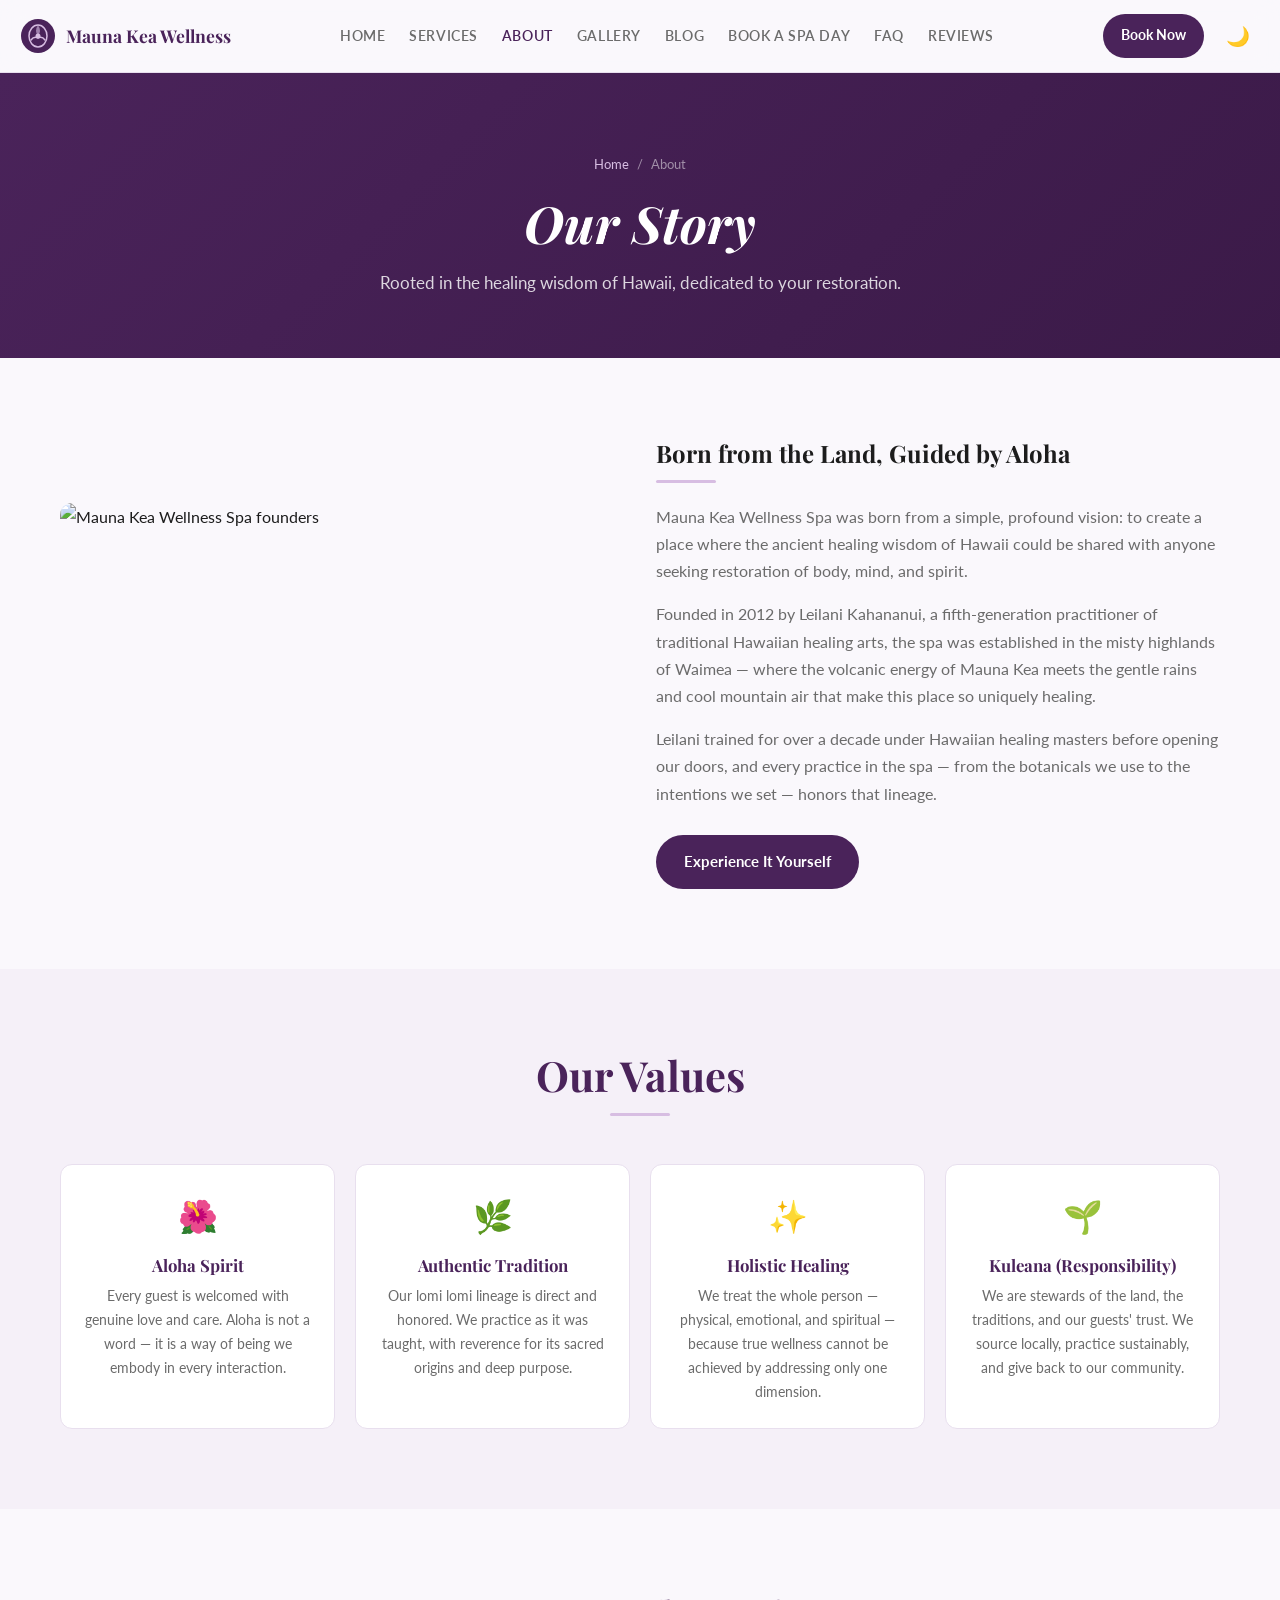
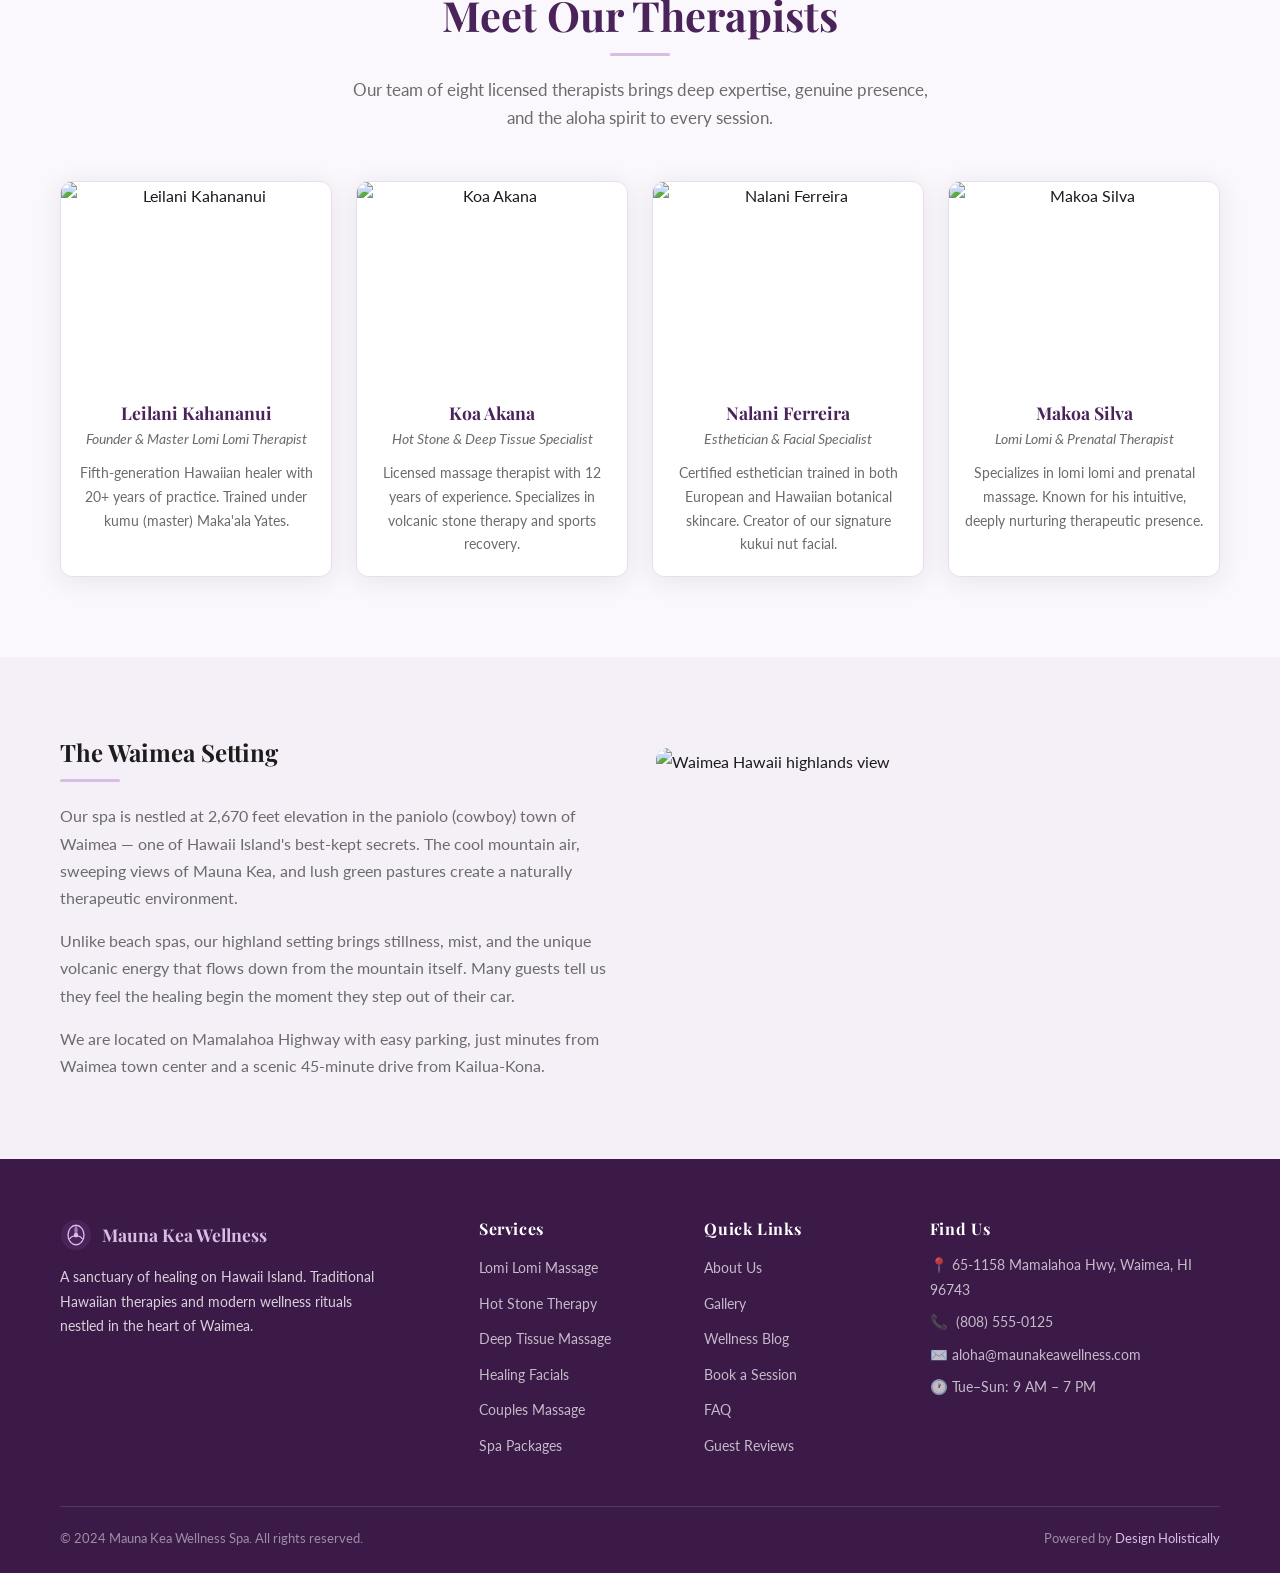
==== about.html @ aed762e0 "Initial commit: Mauna Kea Wellness Spa — Hawaii sample site (Waimea, Hawaii Island)" ====
<!DOCTYPE html>
<html lang="en">
<head>
  <meta charset="UTF-8"/>
  <meta name="viewport" content="width=device-width, initial-scale=1.0"/>
  <title>About Us | Mauna Kea Wellness Spa — Waimea, Hawaii</title>
  <meta name="description" content="Learn the story of Mauna Kea Wellness Spa — founded on the healing traditions of Hawaii Island by master lomi lomi therapists in Waimea, HI."/>
  <meta property="og:title" content="About Us | Mauna Kea Wellness Spa"/>
  <meta property="og:description" content="Learn the story of Mauna Kea Wellness Spa — founded on the healing traditions of Hawaii Island by master lomi lomi therapists in Waimea, HI."/>
  <meta property="og:image" content="https://picsum.photos/1200/630?random=2400"/>
  <meta property="og:type" content="website"/>
  <link rel="stylesheet" href="css/style.css"/>
  <script type="application/ld+json">
  {
    "@context":"https://schema.org",
    "@type":"DaySpa",
    "name":"Mauna Kea Wellness Spa",
    "description":"Traditional Hawaiian spa therapies and modern wellness rituals in Waimea, Hawaii Island.",
    "url":"https://maunakeawellness.com",
    "telephone":"(808) 555-0125",
    "address":{
      "@type":"PostalAddress",
      "streetAddress":"65-1158 Mamalahoa Hwy",
      "addressLocality":"Waimea",
      "addressRegion":"HI",
      "postalCode":"96743",
      "addressCountry":"US"
    },
    "openingHours":"Tu-Su 09:00-19:00",
    "priceRange":"$$–$$$",
    "image":"https://picsum.photos/800/600?random=2401"
  }
  </script>
</head>
<body>
<header class="site-header">
  <div class="header-inner">
    <a href="index.html" class="logo" aria-label="Mauna Kea Wellness Spa">
      <svg width="36" height="36" viewBox="0 0 36 36" fill="none" aria-hidden="true">
        <circle cx="18" cy="18" r="17" fill="#4A235A"/>
        <ellipse cx="18" cy="18" rx="9" ry="11" fill="none" stroke="#D7BDE2" stroke-width="1.5"/>
        <path d="M18 7 Q22 13 18 18 Q14 13 18 7Z" fill="#D7BDE2" opacity="0.6"/>
        <path d="M11 22 Q14 18 18 20 Q22 18 25 22" stroke="#D7BDE2" stroke-width="1.5" fill="none" stroke-linecap="round"/>
        <circle cx="18" cy="18" r="2.5" fill="#D7BDE2"/>
      </svg>
      <span>Mauna Kea Wellness</span>
    </a>
    <nav class="nav-desktop" aria-label="Main navigation">
      <a href="index.html" class="">Home</a>
<a href="services.html" class="">Services</a>
<a href="about.html" class="active">About</a>
<a href="gallery.html" class="">Gallery</a>
<a href="blog.html" class="">Blog</a>
<a href="booking.html" class="">Book a Spa Day</a>
<a href="faq.html" class="">FAQ</a>
<a href="reviews.html" class="">Reviews</a>
    </nav>
    <div class="header-actions">
      <a href="booking.html" class="btn-book-header">Book Now</a>
      <button class="dark-toggle" id="darkToggle" aria-label="Toggle dark mode">🌙</button>
      <button class="hamburger" id="hamburger" aria-label="Open menu" aria-expanded="false">
        <span></span><span></span><span></span>
      </button>
    </div>
  </div>
  <nav class="mobile-menu" id="mobileMenu" aria-label="Mobile navigation">
    <a href="index.html" class="">Home</a>
<a href="services.html" class="">Services</a>
<a href="about.html" class="active">About</a>
<a href="gallery.html" class="">Gallery</a>
<a href="blog.html" class="">Blog</a>
<a href="booking.html" class="">Book a Spa Day</a>
<a href="faq.html" class="">FAQ</a>
<a href="reviews.html" class="">Reviews</a>
  </nav>
</header>
<main>
  <div class="page-hero">
    <div class="container">
      <div class="breadcrumb"><a href="index.html">Home</a><span>/</span><span>About</span></div>
      <h1>Our Story</h1>
      <p>Rooted in the healing wisdom of Hawaii, dedicated to your restoration.</p>
    </div>
  </div>

  <section class="section">
    <div class="container">
      <div class="about-grid">
        <div class="about-image fade-in">
          <img src="https://picsum.photos/600/500?random=2410" alt="Mauna Kea Wellness Spa founders"/>
        </div>
        <div class="fade-up">
          <h2>Born from the Land, Guided by Aloha</h2>
          <div class="divider" style="margin-left:0"></div>
          <p style="color:var(--text-muted);margin-bottom:16px">Mauna Kea Wellness Spa was born from a simple, profound vision: to create a place where the ancient healing wisdom of Hawaii could be shared with anyone seeking restoration of body, mind, and spirit.</p>
          <p style="color:var(--text-muted);margin-bottom:16px">Founded in 2012 by Leilani Kahananui, a fifth-generation practitioner of traditional Hawaiian healing arts, the spa was established in the misty highlands of Waimea — where the volcanic energy of Mauna Kea meets the gentle rains and cool mountain air that make this place so uniquely healing.</p>
          <p style="color:var(--text-muted);margin-bottom:28px">Leilani trained for over a decade under Hawaiian healing masters before opening our doors, and every practice in the spa — from the botanicals we use to the intentions we set — honors that lineage.</p>
          <a href="booking.html" class="btn-primary">Experience It Yourself</a>
        </div>
      </div>
    </div>
  </section>

  <section class="section section-alt">
    <div class="container">
      <div class="section-header fade-up">
        <h2>Our Values</h2>
        <div class="divider"></div>
      </div>
      <div class="values-grid">
        <div class="value-card fade-up">
          <div class="value-icon">🌺</div>
          <h4>Aloha Spirit</h4>
          <p>Every guest is welcomed with genuine love and care. Aloha is not a word — it is a way of being we embody in every interaction.</p>
        </div>
        <div class="value-card fade-up">
          <div class="value-icon">🌿</div>
          <h4>Authentic Tradition</h4>
          <p>Our lomi lomi lineage is direct and honored. We practice as it was taught, with reverence for its sacred origins and deep purpose.</p>
        </div>
        <div class="value-card fade-up">
          <div class="value-icon">✨</div>
          <h4>Holistic Healing</h4>
          <p>We treat the whole person — physical, emotional, and spiritual — because true wellness cannot be achieved by addressing only one dimension.</p>
        </div>
        <div class="value-card fade-up">
          <div class="value-icon">🌱</div>
          <h4>Kuleana (Responsibility)</h4>
          <p>We are stewards of the land, the traditions, and our guests' trust. We source locally, practice sustainably, and give back to our community.</p>
        </div>
      </div>
    </div>
  </section>

  <section class="section">
    <div class="container">
      <div class="section-header fade-up">
        <h2>Meet Our Therapists</h2>
        <div class="divider"></div>
        <p>Our team of eight licensed therapists brings deep expertise, genuine presence, and the aloha spirit to every session.</p>
      </div>
      <div class="team-grid">
        <div class="team-card fade-up">
          <img src="https://picsum.photos/400/300?random=2411" alt="Leilani Kahananui"/>
          <div class="team-card-body">
            <h3>Leilani Kahananui</h3>
            <div class="role">Founder & Master Lomi Lomi Therapist</div>
            <p>Fifth-generation Hawaiian healer with 20+ years of practice. Trained under kumu (master) Maka'ala Yates.</p>
          </div>
        </div>
        <div class="team-card fade-up">
          <img src="https://picsum.photos/400/300?random=2412" alt="Koa Akana"/>
          <div class="team-card-body">
            <h3>Koa Akana</h3>
            <div class="role">Hot Stone & Deep Tissue Specialist</div>
            <p>Licensed massage therapist with 12 years of experience. Specializes in volcanic stone therapy and sports recovery.</p>
          </div>
        </div>
        <div class="team-card fade-up">
          <img src="https://picsum.photos/400/300?random=2413" alt="Nalani Ferreira"/>
          <div class="team-card-body">
            <h3>Nalani Ferreira</h3>
            <div class="role">Esthetician & Facial Specialist</div>
            <p>Certified esthetician trained in both European and Hawaiian botanical skincare. Creator of our signature kukui nut facial.</p>
          </div>
        </div>
        <div class="team-card fade-up">
          <img src="https://picsum.photos/400/300?random=2414" alt="Makoa Silva"/>
          <div class="team-card-body">
            <h3>Makoa Silva</h3>
            <div class="role">Lomi Lomi & Prenatal Therapist</div>
            <p>Specializes in lomi lomi and prenatal massage. Known for his intuitive, deeply nurturing therapeutic presence.</p>
          </div>
        </div>
      </div>
    </div>
  </section>

  <section class="section section-alt">
    <div class="container">
      <div class="about-grid">
        <div class="fade-up">
          <h2>The Waimea Setting</h2>
          <div class="divider" style="margin-left:0"></div>
          <p style="color:var(--text-muted);margin-bottom:16px">Our spa is nestled at 2,670 feet elevation in the paniolo (cowboy) town of Waimea — one of Hawaii Island's best-kept secrets. The cool mountain air, sweeping views of Mauna Kea, and lush green pastures create a naturally therapeutic environment.</p>
          <p style="color:var(--text-muted);margin-bottom:16px">Unlike beach spas, our highland setting brings stillness, mist, and the unique volcanic energy that flows down from the mountain itself. Many guests tell us they feel the healing begin the moment they step out of their car.</p>
          <p style="color:var(--text-muted)">We are located on Mamalahoa Highway with easy parking, just minutes from Waimea town center and a scenic 45-minute drive from Kailua-Kona.</p>
        </div>
        <div class="about-image fade-in">
          <img src="https://picsum.photos/600/480?random=2415" alt="Waimea Hawaii highlands view"/>
        </div>
      </div>
    </div>
  </section>
</main>

<footer class="site-footer">
  <div class="container">
    <div class="footer-grid">
      <div class="footer-brand">
        <div class="logo">
          <svg width="32" height="32" viewBox="0 0 36 36" fill="none" aria-label="Mauna Kea Wellness Spa logo">
            <circle cx="18" cy="18" r="17" fill="#4A235A"/>
            <ellipse cx="18" cy="18" rx="9" ry="11" fill="none" stroke="#D7BDE2" stroke-width="1.5"/>
            <path d="M18 7 Q22 13 18 18 Q14 13 18 7Z" fill="#D7BDE2" opacity="0.6"/>
            <path d="M11 22 Q14 18 18 20 Q22 18 25 22" stroke="#D7BDE2" stroke-width="1.5" fill="none" stroke-linecap="round"/>
            <circle cx="18" cy="18" r="2.5" fill="#D7BDE2"/>
          </svg>
          <span>Mauna Kea Wellness</span>
        </div>
        <p>A sanctuary of healing on Hawaii Island. Traditional Hawaiian therapies and modern wellness rituals nestled in the heart of Waimea.</p>
      </div>
      <div class="footer-col">
        <h4>Services</h4>
        <ul>
          <li><a href="services.html">Lomi Lomi Massage</a></li>
          <li><a href="services.html">Hot Stone Therapy</a></li>
          <li><a href="services.html">Deep Tissue Massage</a></li>
          <li><a href="services.html">Healing Facials</a></li>
          <li><a href="services.html">Couples Massage</a></li>
          <li><a href="services.html">Spa Packages</a></li>
        </ul>
      </div>
      <div class="footer-col">
        <h4>Quick Links</h4>
        <ul>
          <li><a href="about.html">About Us</a></li>
          <li><a href="gallery.html">Gallery</a></li>
          <li><a href="blog.html">Wellness Blog</a></li>
          <li><a href="booking.html">Book a Session</a></li>
          <li><a href="faq.html">FAQ</a></li>
          <li><a href="reviews.html">Guest Reviews</a></li>
        </ul>
      </div>
      <div class="footer-col">
        <h4>Find Us</h4>
        <ul class="footer-contact">
          <li>📍 65-1158 Mamalahoa Hwy, Waimea, HI 96743</li>
          <li>📞 <a href="tel:+18085550125" style="color:rgba(255,255,255,0.7)">(808) 555-0125</a></li>
          <li>✉️ aloha@maunakeawellness.com</li>
          <li>🕐 Tue–Sun: 9 AM – 7 PM</li>
        </ul>
      </div>
    </div>
    <div class="footer-bottom">
      <span>© 2024 Mauna Kea Wellness Spa. All rights reserved.</span>
      <span>Powered by <a href="https://designholistically.com" target="_blank" rel="noopener">Design Holistically</a></span>
    </div>
  </div>
</footer>
<button id="backToTop" aria-label="Back to top">↑</button>
<script src="js/main.js"></script>
---- css/style.css ----
@import url('https://fonts.googleapis.com/css2?family=Playfair+Display:ital,wght@0,400;0,700;1,400&family=Lato:wght@300;400;700&display=swap');

:root {
  --primary: #4A235A;
  --primary-dark: #3B1A48;
  --accent: #D7BDE2;
  --accent-dark: #C39BD3;
  --bg: #FAF8FC;
  --surface: #FFFFFF;
  --surface-alt: #F5F0F8;
  --text: #1C1C1C;
  --text-muted: #6B6B6B;
  --border: #E8DFEE;
  --shadow: 0 4px 24px rgba(74,35,90,0.10);
  --radius: 12px;
  --transition: 0.3s ease;
}
[data-theme="dark"] {
  --bg: #1A0F22;
  --surface: #2A1A35;
  --surface-alt: #231628;
  --text: #F0E8F8;
  --text-muted: #B09DC0;
  --border: #4A2E5C;
  --shadow: 0 4px 24px rgba(0,0,0,0.4);
}
*, *::before, *::after { box-sizing: border-box; margin: 0; padding: 0; }
html { scroll-behavior: smooth; }
body { font-family: 'Lato', sans-serif; background: var(--bg); color: var(--text); line-height: 1.7; transition: background var(--transition), color var(--transition); }
h1, h2, h3, h4 { font-family: 'Playfair Display', serif; line-height: 1.25; }
a { color: var(--primary); text-decoration: none; transition: color var(--transition); }
a:hover { color: var(--accent-dark); }
img { max-width: 100%; height: auto; display: block; }
ul { list-style: none; }
.container { width: 100%; max-width: 1200px; margin: 0 auto; padding: 0 20px; }

/* Header */
.site-header { position: sticky; top: 0; z-index: 100; background: rgba(250,248,252,0.85); backdrop-filter: blur(12px); border-bottom: 1px solid var(--border); transition: background var(--transition); }
[data-theme="dark"] .site-header { background: rgba(26,15,34,0.85); }
.header-inner { display: flex; align-items: center; justify-content: space-between; padding: 14px 20px; gap: 16px; }
.logo { display: flex; align-items: center; gap: 10px; font-family: 'Playfair Display', serif; font-size: 1.1rem; color: var(--primary); font-weight: 700; }
[data-theme="dark"] .logo { color: var(--accent); }
.logo svg { flex-shrink: 0; }
.nav-desktop { display: none; gap: 24px; align-items: center; }
.nav-desktop a { font-size: 0.9rem; font-weight: 600; color: var(--text-muted); letter-spacing: 0.04em; text-transform: uppercase; transition: color var(--transition); }
.nav-desktop a:hover, .nav-desktop a.active { color: var(--primary); }
.header-actions { display: flex; align-items: center; gap: 12px; }
.btn-book-header { background: var(--primary); color: #fff; padding: 10px 18px; border-radius: 50px; font-size: 0.85rem; font-weight: 700; border: none; cursor: pointer; white-space: nowrap; transition: background var(--transition); }
.btn-book-header:hover { background: var(--primary-dark); color: #fff; }
.dark-toggle { background: none; border: none; cursor: pointer; color: var(--text); font-size: 1.2rem; padding: 8px; border-radius: 8px; display: flex; align-items: center; justify-content: center; min-width: 44px; min-height: 44px; transition: color var(--transition); }
.dark-toggle:hover { color: var(--primary); }
.hamburger { display: flex; flex-direction: column; gap: 5px; background: none; border: none; cursor: pointer; padding: 10px; min-width: 44px; min-height: 44px; justify-content: center; }
.hamburger span { width: 22px; height: 2px; background: var(--text); border-radius: 2px; transition: all var(--transition); display: block; }
.hamburger.open span:nth-child(1) { transform: translateY(7px) rotate(45deg); }
.hamburger.open span:nth-child(2) { opacity: 0; }
.hamburger.open span:nth-child(3) { transform: translateY(-7px) rotate(-45deg); }
.mobile-menu { display: none; flex-direction: column; background: var(--surface); border-top: 1px solid var(--border); padding: 16px 20px; gap: 4px; }
.mobile-menu.open { display: flex; }
.mobile-menu a { padding: 12px 0; font-size: 1rem; font-weight: 600; color: var(--text-muted); border-bottom: 1px solid var(--border); text-transform: uppercase; letter-spacing: 0.04em; font-size: 0.9rem; }
.mobile-menu a:last-child { border-bottom: none; }

/* Buttons */
.btn-primary { display: inline-block; background: var(--primary); color: #fff; padding: 14px 28px; border-radius: 50px; font-weight: 700; font-size: 0.95rem; border: none; cursor: pointer; transition: background var(--transition), transform var(--transition); min-height: 44px; }
.btn-primary:hover { background: var(--primary-dark); transform: translateY(-2px); color: #fff; }
.btn-outline { display: inline-block; background: transparent; color: var(--primary); padding: 14px 28px; border-radius: 50px; font-weight: 700; font-size: 0.95rem; border: 2px solid var(--primary); cursor: pointer; transition: all var(--transition); min-height: 44px; }
.btn-outline:hover { background: var(--primary); color: #fff; }
.btn-accent { display: inline-block; background: var(--accent); color: var(--primary); padding: 14px 28px; border-radius: 50px; font-weight: 700; font-size: 0.95rem; border: none; cursor: pointer; transition: background var(--transition), transform var(--transition); min-height: 44px; }
.btn-accent:hover { background: var(--accent-dark); transform: translateY(-2px); }

/* Hero */
.hero { position: relative; min-height: 90vh; display: flex; align-items: center; overflow: hidden; }
.hero-bg { position: absolute; inset: 0; z-index: 0; }
.hero-bg img { width: 100%; height: 100%; object-fit: cover; }
.hero-bg::after { content: ''; position: absolute; inset: 0; background: linear-gradient(135deg, rgba(74,35,90,0.82) 0%, rgba(74,35,90,0.5) 100%); }
.hero-content { position: relative; z-index: 1; padding: 80px 20px; max-width: 600px; margin: 0 auto; text-align: center; }
.hero-eyebrow { display: inline-block; background: rgba(215,189,226,0.25); border: 1px solid rgba(215,189,226,0.5); color: var(--accent); padding: 6px 18px; border-radius: 50px; font-size: 0.8rem; letter-spacing: 0.12em; text-transform: uppercase; margin-bottom: 20px; }
.hero-content h1 { font-size: clamp(2.2rem, 6vw, 4rem); color: #fff; margin-bottom: 20px; font-style: italic; }
.hero-content p { font-size: 1.1rem; color: rgba(255,255,255,0.85); margin-bottom: 32px; font-weight: 300; }
.hero-actions { display: flex; gap: 16px; justify-content: center; flex-wrap: wrap; }

/* Section headings */
.section { padding: 80px 0; }
.section-alt { background: var(--surface-alt); }
.section-header { text-align: center; margin-bottom: 48px; }
.section-header h2 { font-size: clamp(1.8rem, 4vw, 2.6rem); color: var(--primary); margin-bottom: 12px; }
[data-theme="dark"] .section-header h2 { color: var(--accent); }
.section-header p { color: var(--text-muted); max-width: 600px; margin: 0 auto; font-size: 1.05rem; }
.divider { width: 60px; height: 3px; background: var(--accent); margin: 12px auto 20px; border-radius: 2px; }

/* Services */
.services-grid { display: grid; grid-template-columns: 1fr; gap: 24px; }
.service-card { background: var(--surface); border-radius: var(--radius); padding: 28px 24px; border: 1px solid var(--border); text-align: center; box-shadow: var(--shadow); transition: transform var(--transition), box-shadow var(--transition); }
.service-card:hover { transform: translateY(-4px); box-shadow: 0 12px 40px rgba(74,35,90,0.18); }
.service-icon { font-size: 2.5rem; margin-bottom: 16px; }
.service-card h3 { font-size: 1.2rem; color: var(--primary); margin-bottom: 10px; }
[data-theme="dark"] .service-card h3 { color: var(--accent); }
.service-card p { color: var(--text-muted); font-size: 0.95rem; margin-bottom: 14px; }
.service-price { font-size: 1.1rem; font-weight: 700; color: var(--primary); font-family: 'Playfair Display', serif; }

/* Stats */
.stats-row { display: grid; grid-template-columns: repeat(2, 1fr); gap: 20px; margin-top: 40px; }
.stat-box { background: var(--surface); border-radius: var(--radius); padding: 24px 16px; text-align: center; border: 1px solid var(--border); }
.stat-number { font-family: 'Playfair Display', serif; font-size: 2.2rem; color: var(--primary); font-weight: 700; }
[data-theme="dark"] .stat-number { color: var(--accent); }
.stat-label { font-size: 0.85rem; color: var(--text-muted); margin-top: 4px; }

/* Testimonials */
.testimonials-grid { display: grid; grid-template-columns: 1fr; gap: 24px; }
.testimonial-card { background: var(--surface); border-radius: var(--radius); padding: 28px 24px; border: 1px solid var(--border); box-shadow: var(--shadow); }
.stars { color: #C39BD3; font-size: 1.2rem; margin-bottom: 14px; letter-spacing: 2px; }
.testimonial-text { color: var(--text-muted); font-style: italic; margin-bottom: 20px; font-size: 0.97rem; line-height: 1.7; }
.testimonial-author { display: flex; align-items: center; gap: 14px; }
.testimonial-author img { width: 48px; height: 48px; border-radius: 50%; object-fit: cover; border: 2px solid var(--accent); }
.author-info strong { display: block; font-weight: 700; color: var(--text); font-size: 0.95rem; }
.author-info span { color: var(--text-muted); font-size: 0.82rem; }

/* CTA Banner */
.cta-banner { background: linear-gradient(135deg, var(--primary), var(--primary-dark)); padding: 60px 20px; text-align: center; }
.cta-banner h2 { font-size: clamp(1.6rem, 4vw, 2.4rem); color: #fff; margin-bottom: 14px; }
.cta-banner p { color: rgba(255,255,255,0.82); margin-bottom: 28px; font-size: 1.05rem; }
.cta-banner .btn-accent { font-size: 1rem; padding: 16px 36px; }

/* Blog Cards */
.blog-grid { display: grid; grid-template-columns: 1fr; gap: 28px; }
.blog-card { background: var(--surface); border-radius: var(--radius); overflow: hidden; border: 1px solid var(--border); box-shadow: var(--shadow); transition: transform var(--transition); }
.blog-card:hover { transform: translateY(-4px); }
.blog-card img { width: 100%; height: 200px; object-fit: cover; }
.blog-card-body { padding: 20px; }
.blog-tag { display: inline-block; background: rgba(215,189,226,0.2); color: var(--primary); padding: 4px 12px; border-radius: 50px; font-size: 0.78rem; font-weight: 700; text-transform: uppercase; letter-spacing: 0.06em; margin-bottom: 10px; }
[data-theme="dark"] .blog-tag { color: var(--accent); }
.blog-card h3 { font-size: 1.1rem; color: var(--text); margin-bottom: 10px; line-height: 1.4; }
.blog-card p { color: var(--text-muted); font-size: 0.92rem; margin-bottom: 16px; }
.blog-card a.read-more { font-size: 0.88rem; font-weight: 700; color: var(--primary); letter-spacing: 0.04em; }
[data-theme="dark"] .blog-card a.read-more { color: var(--accent); }

/* Gallery */
.gallery-grid { display: grid; grid-template-columns: repeat(2, 1fr); gap: 12px; }
.gallery-item { border-radius: var(--radius); overflow: hidden; aspect-ratio: 1; }
.gallery-item img { width: 100%; height: 100%; object-fit: cover; transition: transform 0.5s ease; }
.gallery-item:hover img { transform: scale(1.05); }

/* Page Hero */
.page-hero { background: linear-gradient(135deg, var(--primary) 0%, var(--primary-dark) 100%); padding: 80px 20px 60px; text-align: center; }
.page-hero h1 { font-size: clamp(2rem, 5vw, 3.2rem); color: #fff; margin-bottom: 14px; font-style: italic; }
.page-hero p { color: rgba(255,255,255,0.82); font-size: 1.05rem; max-width: 600px; margin: 0 auto; }
.breadcrumb { display: flex; justify-content: center; gap: 8px; margin-bottom: 16px; font-size: 0.82rem; }
.breadcrumb a { color: var(--accent); }
.breadcrumb span { color: rgba(255,255,255,0.5); }

/* Blog Post */
.blog-post-layout { display: grid; grid-template-columns: 1fr; gap: 40px; padding: 60px 0; }
.blog-post-content { background: var(--surface); border-radius: var(--radius); padding: 32px 24px; border: 1px solid var(--border); }
.blog-post-content h1 { font-size: clamp(1.8rem, 4vw, 2.6rem); color: var(--primary); margin-bottom: 16px; line-height: 1.3; }
[data-theme="dark"] .blog-post-content h1 { color: var(--accent); }
.blog-post-meta { display: flex; gap: 16px; flex-wrap: wrap; margin-bottom: 24px; padding-bottom: 24px; border-bottom: 1px solid var(--border); }
.blog-post-meta span { font-size: 0.85rem; color: var(--text-muted); }
.blog-post-content h2 { font-size: 1.4rem; color: var(--primary); margin: 28px 0 12px; }
[data-theme="dark"] .blog-post-content h2 { color: var(--accent); }
.blog-post-content p { color: var(--text-muted); margin-bottom: 18px; line-height: 1.8; }
.blog-post-content ul { padding-left: 20px; list-style: disc; margin-bottom: 18px; }
.blog-post-content ul li { color: var(--text-muted); margin-bottom: 8px; line-height: 1.7; }
.blog-sidebar { display: flex; flex-direction: column; gap: 24px; }
.sidebar-widget { background: var(--surface); border-radius: var(--radius); padding: 24px; border: 1px solid var(--border); }
.sidebar-widget h3 { font-size: 1.1rem; color: var(--primary); margin-bottom: 16px; padding-bottom: 10px; border-bottom: 1px solid var(--border); }
[data-theme="dark"] .sidebar-widget h3 { color: var(--accent); }
.recent-post-item { display: flex; gap: 12px; margin-bottom: 16px; padding-bottom: 16px; border-bottom: 1px solid var(--border); }
.recent-post-item:last-child { border-bottom: none; margin-bottom: 0; padding-bottom: 0; }
.recent-post-item img { width: 60px; height: 60px; border-radius: 8px; object-fit: cover; flex-shrink: 0; }
.recent-post-item a { font-size: 0.88rem; font-weight: 600; color: var(--text); line-height: 1.4; }
.tag-cloud { display: flex; flex-wrap: wrap; gap: 8px; }
.tag-cloud a { background: var(--surface-alt); color: var(--text-muted); padding: 6px 14px; border-radius: 50px; font-size: 0.82rem; border: 1px solid var(--border); transition: all var(--transition); }
.tag-cloud a:hover { background: var(--primary); color: #fff; }

/* Booking Form */
.booking-section { padding: 60px 0; }
.booking-container { max-width: 720px; margin: 0 auto; }
.step-indicators { display: flex; gap: 0; margin-bottom: 40px; }
.step-indicator { flex: 1; text-align: center; padding: 12px 8px; font-size: 0.8rem; font-weight: 700; color: var(--text-muted); border-bottom: 3px solid var(--border); transition: all var(--transition); text-transform: uppercase; letter-spacing: 0.04em; }
.step-indicator.active { color: var(--primary); border-bottom-color: var(--primary); }
.step-indicator.done { color: var(--accent-dark); border-bottom-color: var(--accent-dark); }
.form-step { display: none; }
.form-step.active { display: block; }
.form-card { background: var(--surface); border-radius: var(--radius); padding: 32px 24px; border: 1px solid var(--border); box-shadow: var(--shadow); }
.form-card h2 { font-size: 1.5rem; color: var(--primary); margin-bottom: 24px; }
[data-theme="dark"] .form-card h2 { color: var(--accent); }
.service-options { display: grid; grid-template-columns: 1fr 1fr; gap: 14px; margin-bottom: 28px; }
.service-option { padding: 16px 12px; border: 2px solid var(--border); border-radius: var(--radius); cursor: pointer; text-align: center; transition: all var(--transition); background: var(--bg); }
.service-option:hover, .service-option.selected { border-color: var(--primary); background: rgba(74,35,90,0.06); }
.service-option h4 { font-size: 0.95rem; color: var(--text); margin-bottom: 4px; }
.service-option p { font-size: 0.82rem; color: var(--text-muted); }
.form-group { margin-bottom: 20px; }
.form-group label { display: block; font-size: 0.88rem; font-weight: 700; color: var(--text-muted); margin-bottom: 6px; text-transform: uppercase; letter-spacing: 0.04em; }
.form-group input, .form-group select, .form-group textarea { width: 100%; padding: 14px 16px; border: 1px solid var(--border); border-radius: 8px; font-size: 0.95rem; background: var(--bg); color: var(--text); font-family: inherit; transition: border-color var(--transition); min-height: 44px; }
.form-group input:focus, .form-group select:focus, .form-group textarea:focus { outline: none; border-color: var(--primary); }
.form-group textarea { min-height: 100px; resize: vertical; }
.time-slots { display: grid; grid-template-columns: repeat(3, 1fr); gap: 10px; margin-bottom: 24px; }
.time-slot { padding: 10px; border: 2px solid var(--border); border-radius: 8px; text-align: center; cursor: pointer; font-size: 0.85rem; transition: all var(--transition); background: var(--bg); color: var(--text); }
.time-slot:hover, .time-slot.selected { border-color: var(--primary); background: rgba(74,35,90,0.06); color: var(--primary); }
.form-nav { display: flex; gap: 14px; justify-content: space-between; margin-top: 28px; flex-wrap: wrap; }
.confirmation-box { background: rgba(215,189,226,0.15); border: 1px solid var(--accent); border-radius: var(--radius); padding: 32px 24px; text-align: center; }
.confirmation-box h3 { font-size: 1.5rem; color: var(--primary); margin-bottom: 12px; }
[data-theme="dark"] .confirmation-box h3 { color: var(--accent); }
.confirmation-box p { color: var(--text-muted); margin-bottom: 20px; }

/* FAQ */
.faq-list { max-width: 800px; margin: 0 auto; }
.faq-item { border: 1px solid var(--border); border-radius: var(--radius); margin-bottom: 12px; overflow: hidden; background: var(--surface); }
.faq-question { display: flex; justify-content: space-between; align-items: center; padding: 20px 24px; cursor: pointer; font-weight: 700; color: var(--text); font-size: 1rem; min-height: 60px; transition: background var(--transition); font-family: 'Playfair Display', serif; }
.faq-question:hover { background: var(--surface-alt); }
.faq-icon { font-size: 1.4rem; color: var(--primary); flex-shrink: 0; transition: transform var(--transition); }
.faq-answer { display: none; padding: 0 24px 20px; color: var(--text-muted); line-height: 1.7; font-size: 0.97rem; }
.faq-item.open .faq-answer { display: block; }
.faq-item.open .faq-icon { transform: rotate(45deg); }

/* Reviews */
.reviews-grid { display: grid; grid-template-columns: 1fr; gap: 24px; }
.review-card { background: var(--surface); border-radius: var(--radius); padding: 28px 24px; border: 1px solid var(--border); box-shadow: var(--shadow); }
.review-header { display: flex; align-items: center; gap: 16px; margin-bottom: 16px; }
.review-avatar { width: 56px; height: 56px; border-radius: 50%; object-fit: cover; border: 2px solid var(--accent); }
.review-meta strong { display: block; font-weight: 700; font-size: 1rem; color: var(--text); }
.review-meta span { font-size: 0.82rem; color: var(--text-muted); }
.review-stars { color: #C39BD3; font-size: 1.1rem; letter-spacing: 2px; margin-bottom: 4px; }
.review-text { color: var(--text-muted); font-style: italic; line-height: 1.7; font-size: 0.97rem; }
.review-service { display: inline-block; margin-top: 12px; background: rgba(215,189,226,0.2); color: var(--primary); padding: 4px 12px; border-radius: 50px; font-size: 0.78rem; font-weight: 700; }
[data-theme="dark"] .review-service { color: var(--accent); }

/* Admin */
.admin-page { min-height: 100vh; background: var(--bg); }
#adminLogin { display: flex; align-items: center; justify-content: center; min-height: 80vh; padding: 40px 20px; }
.login-card { background: var(--surface); border-radius: var(--radius); padding: 40px 32px; max-width: 400px; width: 100%; border: 1px solid var(--border); box-shadow: var(--shadow); text-align: center; }
.login-card h2 { font-size: 1.8rem; color: var(--primary); margin-bottom: 8px; }
[data-theme="dark"] .login-card h2 { color: var(--accent); }
.login-card p { color: var(--text-muted); margin-bottom: 28px; font-size: 0.9rem; }
#adminPanel { display: none; padding: 24px 20px; }
.admin-header-bar { display: flex; align-items: center; justify-content: space-between; margin-bottom: 28px; flex-wrap: wrap; gap: 12px; }
.admin-header-bar h1 { font-size: 1.6rem; color: var(--primary); }
[data-theme="dark"] .admin-header-bar h1 { color: var(--accent); }
.admin-stats { display: grid; grid-template-columns: repeat(2, 1fr); gap: 16px; margin-bottom: 28px; }
.admin-stat { background: var(--surface); border-radius: var(--radius); padding: 20px 16px; border: 1px solid var(--border); text-align: center; }
.admin-stat .number { font-family: 'Playfair Display', serif; font-size: 2rem; font-weight: 700; color: var(--primary); }
[data-theme="dark"] .admin-stat .number { color: var(--accent); }
.admin-stat .label { font-size: 0.8rem; color: var(--text-muted); margin-top: 4px; }
.admin-table-wrap { background: var(--surface); border-radius: var(--radius); border: 1px solid var(--border); overflow: hidden; margin-bottom: 28px; }
.admin-table-wrap h2 { padding: 18px 20px; font-size: 1.2rem; color: var(--primary); border-bottom: 1px solid var(--border); }
[data-theme="dark"] .admin-table-wrap h2 { color: var(--accent); }
.admin-table { width: 100%; border-collapse: collapse; font-size: 0.88rem; }
.admin-table th { background: var(--surface-alt); padding: 12px 16px; text-align: left; font-weight: 700; color: var(--text-muted); font-size: 0.8rem; text-transform: uppercase; letter-spacing: 0.04em; }
.admin-table td { padding: 14px 16px; border-top: 1px solid var(--border); color: var(--text); }
.badge { display: inline-block; padding: 4px 10px; border-radius: 50px; font-size: 0.76rem; font-weight: 700; }
.badge-confirmed { background: rgba(74,35,90,0.12); color: var(--primary); }
.badge-pending { background: rgba(215,189,226,0.3); color: #7B4F8C; }
.badge-completed { background: rgba(26,188,156,0.12); color: #148F77; }
.admin-logout { background: var(--border); color: var(--text); padding: 10px 20px; border-radius: 8px; border: none; cursor: pointer; font-size: 0.9rem; font-weight: 600; transition: background var(--transition); }
.admin-logout:hover { background: var(--primary); color: #fff; }

/* About */
.about-grid { display: grid; grid-template-columns: 1fr; gap: 32px; }
.about-image { border-radius: var(--radius); overflow: hidden; }
.about-image img { width: 100%; height: 320px; object-fit: cover; }
.values-grid { display: grid; grid-template-columns: 1fr 1fr; gap: 20px; margin-top: 28px; }
.value-card { background: var(--surface); border-radius: var(--radius); padding: 24px 20px; border: 1px solid var(--border); text-align: center; }
.value-icon { font-size: 2rem; margin-bottom: 12px; }
.value-card h4 { font-size: 1.05rem; color: var(--primary); margin-bottom: 8px; }
[data-theme="dark"] .value-card h4 { color: var(--accent); }
.value-card p { font-size: 0.88rem; color: var(--text-muted); }
.team-grid { display: grid; grid-template-columns: 1fr 1fr; gap: 24px; margin-top: 40px; }
.team-card { background: var(--surface); border-radius: var(--radius); border: 1px solid var(--border); overflow: hidden; text-align: center; box-shadow: var(--shadow); }
.team-card img { width: 100%; height: 200px; object-fit: cover; }
.team-card-body { padding: 20px 16px; }
.team-card h3 { font-size: 1.1rem; color: var(--primary); margin-bottom: 4px; }
[data-theme="dark"] .team-card h3 { color: var(--accent); }
.team-card .role { font-size: 0.85rem; color: var(--text-muted); font-style: italic; margin-bottom: 10px; }
.team-card p { font-size: 0.88rem; color: var(--text-muted); }

/* Services page */
.services-page-grid { display: grid; grid-template-columns: 1fr; gap: 28px; }
.service-page-card { background: var(--surface); border-radius: var(--radius); padding: 32px 24px; border: 1px solid var(--border); box-shadow: var(--shadow); }
.service-page-card h3 { font-size: 1.3rem; color: var(--primary); margin-bottom: 12px; font-style: italic; }
[data-theme="dark"] .service-page-card h3 { color: var(--accent); }
.service-page-card p { color: var(--text-muted); margin-bottom: 16px; line-height: 1.7; }
.service-includes { margin-bottom: 20px; }
.service-includes li { color: var(--text-muted); padding: 6px 0; border-bottom: 1px solid var(--border); font-size: 0.92rem; display: flex; align-items: center; gap: 8px; }
.service-includes li::before { content: '✦'; color: var(--accent-dark); font-size: 0.7rem; }
.price-tag { background: linear-gradient(135deg, var(--primary), var(--primary-dark)); color: #fff; display: inline-block; padding: 10px 22px; border-radius: 50px; font-weight: 700; font-size: 1.05rem; font-family: 'Playfair Display', serif; }
.package-grid { display: grid; grid-template-columns: 1fr; gap: 24px; margin-top: 48px; }
.package-card { background: var(--surface); border-radius: var(--radius); padding: 32px 24px; border: 2px solid var(--border); text-align: center; transition: all var(--transition); }
.package-card.featured { border-color: var(--primary); background: linear-gradient(135deg, rgba(74,35,90,0.05), rgba(215,189,226,0.1)); }
.package-card h3 { font-size: 1.4rem; color: var(--primary); margin-bottom: 8px; }
[data-theme="dark"] .package-card h3 { color: var(--accent); }
.package-price { font-size: 2rem; font-family: 'Playfair Display', serif; color: var(--primary); margin-bottom: 20px; }
[data-theme="dark"] .package-price { color: var(--accent); }
.package-card ul { text-align: left; margin-bottom: 24px; }
.package-card ul li { padding: 8px 0; border-bottom: 1px solid var(--border); font-size: 0.9rem; color: var(--text-muted); display: flex; gap: 8px; align-items: center; }
.package-card ul li::before { content: '✦'; color: var(--accent-dark); font-size: 0.7rem; flex-shrink: 0; }

/* Responsive */
@media (min-width: 768px) {
  .nav-desktop { display: flex; }
  .hamburger { display: none; }
  .mobile-menu { display: none !important; }
  .services-grid { grid-template-columns: repeat(2, 1fr); }
  .testimonials-grid { grid-template-columns: repeat(3, 1fr); }
  .blog-grid { grid-template-columns: repeat(2, 1fr); }
  .gallery-grid { grid-template-columns: repeat(3, 1fr); }
  .stats-row { grid-template-columns: repeat(4, 1fr); }
  .about-grid { grid-template-columns: 1fr 1fr; align-items: center; }
  .team-grid { grid-template-columns: repeat(4, 1fr); }
  .values-grid { grid-template-columns: repeat(4, 1fr); }
  .blog-post-layout { grid-template-columns: 2fr 1fr; }
  .services-page-grid { grid-template-columns: 1fr 1fr; }
  .package-grid { grid-template-columns: repeat(3, 1fr); }
  .reviews-grid { grid-template-columns: repeat(2, 1fr); }
  .admin-stats { grid-template-columns: repeat(4, 1fr); }
  .service-options { grid-template-columns: repeat(3, 1fr); }
}
@media (min-width: 1280px) {
  .services-grid { grid-template-columns: repeat(3, 1fr); }
  .gallery-grid { grid-template-columns: repeat(4, 1fr); }
  .blog-grid { grid-template-columns: repeat(3, 1fr); }
  .reviews-grid { grid-template-columns: repeat(3, 1fr); }
}

/* Fade animations */
.fade-up, .fade-in { opacity: 0; transform: translateY(24px); transition: opacity 0.6s ease, transform 0.6s ease; }
.fade-in { transform: none; }
.fade-up.visible, .fade-in.visible { opacity: 1; transform: translateY(0); }

/* Footer */
.site-footer { background: var(--primary-dark); color: rgba(255,255,255,0.8); padding: 60px 20px 24px; }
.footer-grid { display: grid; grid-template-columns: 1fr; gap: 32px; margin-bottom: 40px; }
.footer-brand .logo { color: var(--accent); margin-bottom: 14px; }
.footer-brand p { font-size: 0.9rem; line-height: 1.7; max-width: 320px; }
.footer-col h4 { font-family: 'Playfair Display', serif; font-size: 1rem; color: #fff; margin-bottom: 14px; letter-spacing: 0.04em; }
.footer-col ul li { margin-bottom: 8px; }
.footer-col ul li a { color: rgba(255,255,255,0.7); font-size: 0.9rem; transition: color var(--transition); }
.footer-col ul li a:hover { color: var(--accent); }
.footer-contact li { display: flex; gap: 8px; font-size: 0.9rem; margin-bottom: 10px; color: rgba(255,255,255,0.7); }
.footer-bottom { border-top: 1px solid rgba(255,255,255,0.12); padding-top: 20px; display: flex; flex-wrap: wrap; gap: 12px; justify-content: space-between; align-items: center; font-size: 0.82rem; color: rgba(255,255,255,0.5); }
.footer-bottom a { color: var(--accent); }
@media (min-width: 768px) {
  .footer-grid { grid-template-columns: 2fr 1fr 1fr 1.5fr; }
}

/* Back to top */
#backToTop { position: fixed; bottom: 24px; right: 24px; background: var(--primary); color: #fff; border: none; border-radius: 50%; width: 48px; height: 48px; font-size: 1.2rem; cursor: pointer; opacity: 0; pointer-events: none; transition: opacity var(--transition), transform var(--transition); z-index: 90; display: flex; align-items: center; justify-content: center; }
#backToTop.visible { opacity: 1; pointer-events: auto; }
#backToTop:hover { transform: translateY(-3px); }
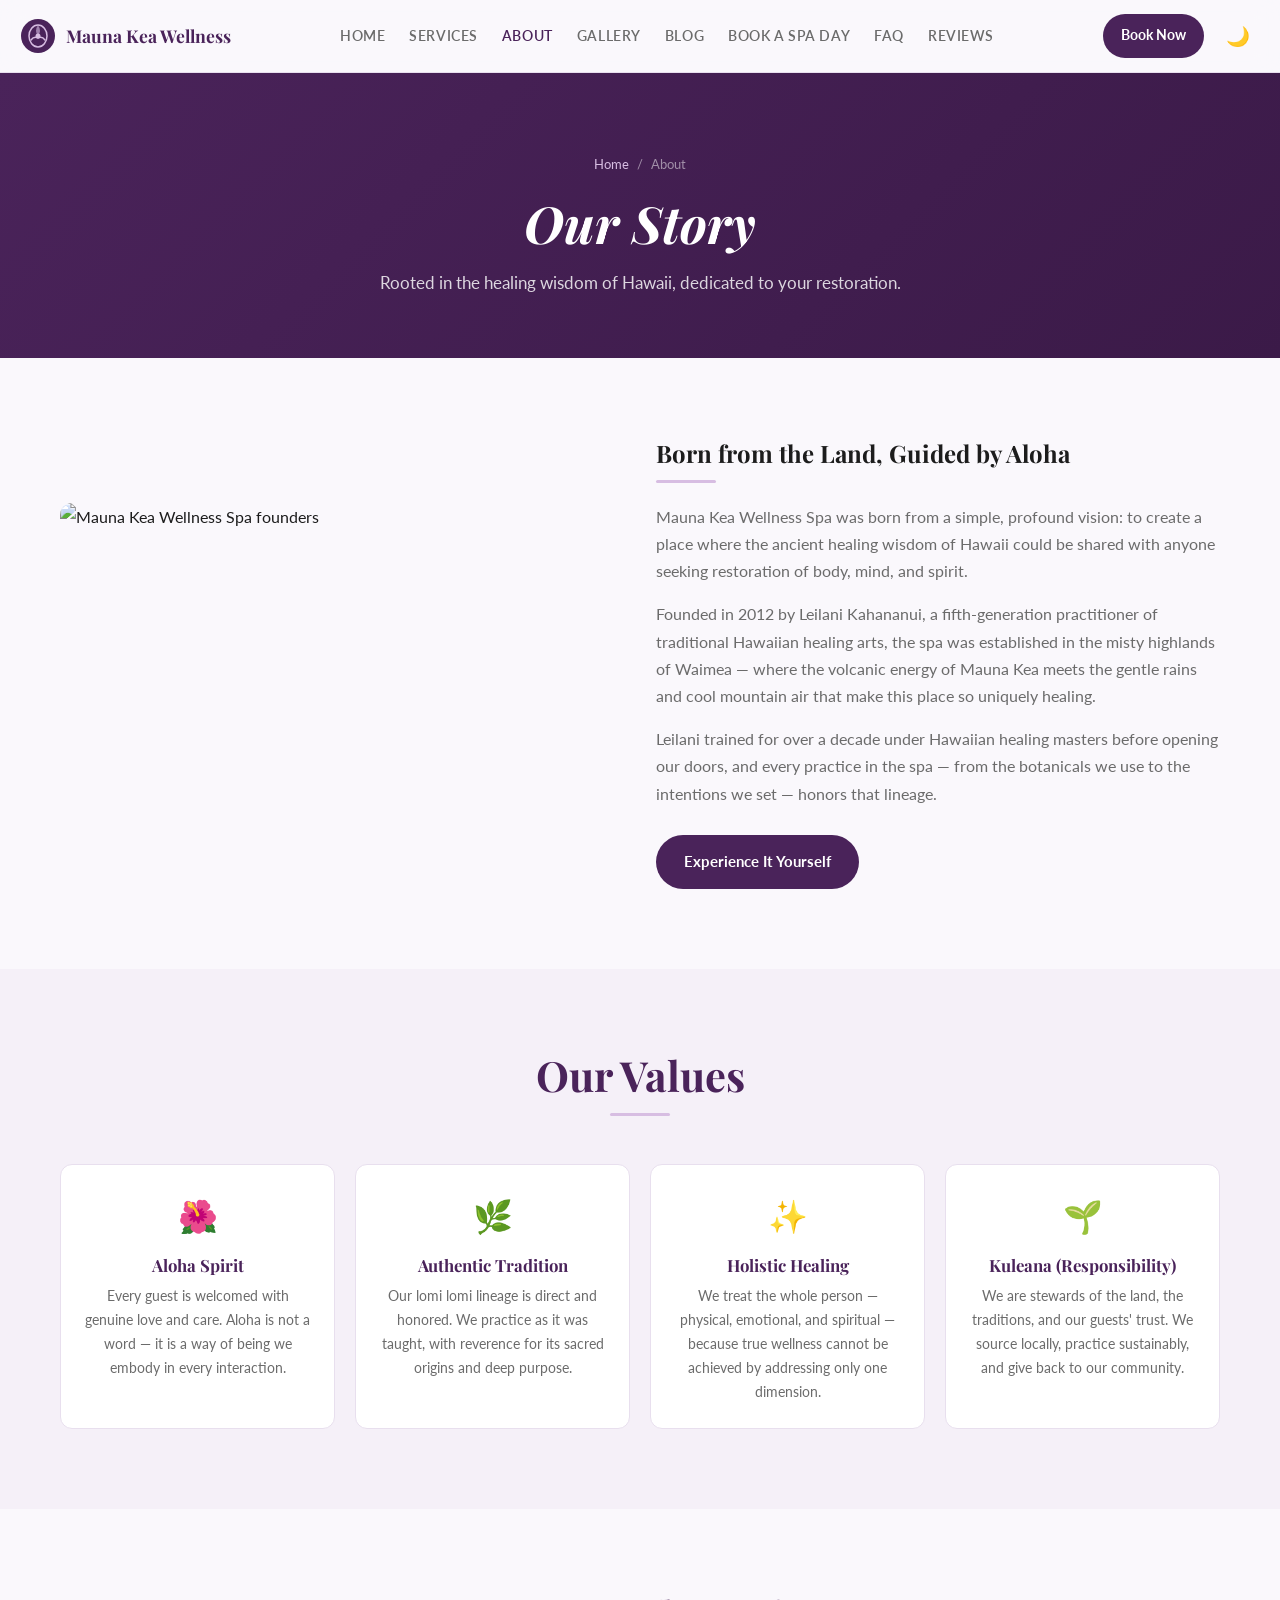
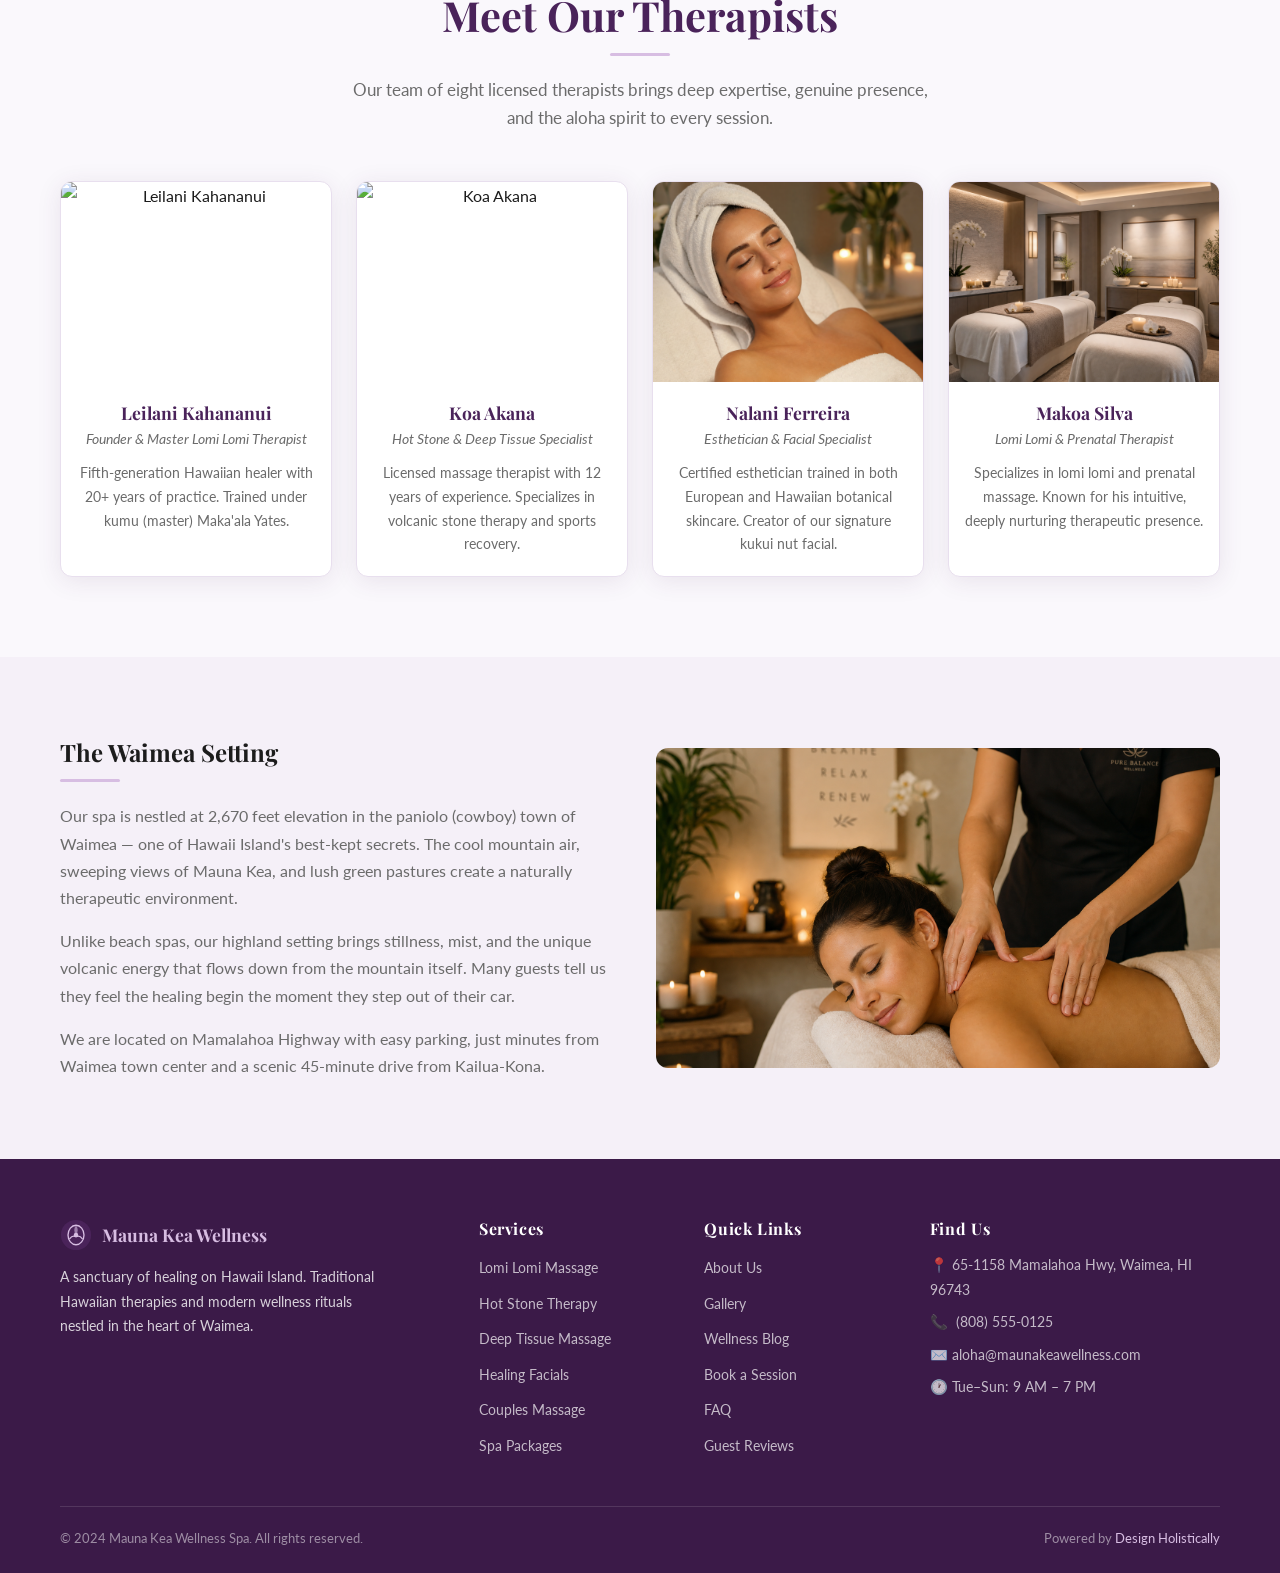
==== commit b99ead3d: "Initial commit: Mauna Kea Wellness Spa — Hawaii sample site (Waimea, Hawaii Island)" ====
--- a/about.html
+++ b/about.html
@@ -7,7 +7,7 @@
   <meta name="description" content="Learn the story of Mauna Kea Wellness Spa — founded on the healing traditions of Hawaii Island by master lomi lomi therapists in Waimea, HI."/>
   <meta property="og:title" content="About Us | Mauna Kea Wellness Spa"/>
   <meta property="og:description" content="Learn the story of Mauna Kea Wellness Spa — founded on the healing traditions of Hawaii Island by master lomi lomi therapists in Waimea, HI."/>
-  <meta property="og:image" content="https://picsum.photos/1200/630?random=2400"/>
+  <meta property="og:image" content="images/hero.png"/>
   <meta property="og:type" content="website"/>
   <link rel="stylesheet" href="css/style.css"/>
   <script type="application/ld+json">
@@ -28,7 +28,7 @@
     },
     "openingHours":"Tu-Su 09:00-19:00",
     "priceRange":"$$–$$$",
-    "image":"https://picsum.photos/800/600?random=2401"
+    "image":"images/about.png"
   }
   </script>
 </head>
@@ -87,7 +87,7 @@
     <div class="container">
       <div class="about-grid">
         <div class="about-image fade-in">
-          <img src="https://picsum.photos/600/500?random=2410" alt="Mauna Kea Wellness Spa founders"/>
+          <img src="images/avatar-1.png" alt="Mauna Kea Wellness Spa founders"/>
         </div>
         <div class="fade-up">
           <h2>Born from the Land, Guided by Aloha</h2>
@@ -141,7 +141,7 @@
       </div>
       <div class="team-grid">
         <div class="team-card fade-up">
-          <img src="https://picsum.photos/400/300?random=2411" alt="Leilani Kahananui"/>
+          <img src="images/avatar-2.png" alt="Leilani Kahananui"/>
           <div class="team-card-body">
             <h3>Leilani Kahananui</h3>
             <div class="role">Founder & Master Lomi Lomi Therapist</div>
@@ -149,7 +149,7 @@
           </div>
         </div>
         <div class="team-card fade-up">
-          <img src="https://picsum.photos/400/300?random=2412" alt="Koa Akana"/>
+          <img src="images/avatar-3.png" alt="Koa Akana"/>
           <div class="team-card-body">
             <h3>Koa Akana</h3>
             <div class="role">Hot Stone & Deep Tissue Specialist</div>
@@ -157,7 +157,7 @@
           </div>
         </div>
         <div class="team-card fade-up">
-          <img src="https://picsum.photos/400/300?random=2413" alt="Nalani Ferreira"/>
+          <img src="images/gallery-6.png" alt="Nalani Ferreira"/>
           <div class="team-card-body">
             <h3>Nalani Ferreira</h3>
             <div class="role">Esthetician & Facial Specialist</div>
@@ -165,7 +165,7 @@
           </div>
         </div>
         <div class="team-card fade-up">
-          <img src="https://picsum.photos/400/300?random=2414" alt="Makoa Silva"/>
+          <img src="images/gallery-1.png" alt="Makoa Silva"/>
           <div class="team-card-body">
             <h3>Makoa Silva</h3>
             <div class="role">Lomi Lomi & Prenatal Therapist</div>
@@ -187,7 +187,7 @@
           <p style="color:var(--text-muted)">We are located on Mamalahoa Highway with easy parking, just minutes from Waimea town center and a scenic 45-minute drive from Kailua-Kona.</p>
         </div>
         <div class="about-image fade-in">
-          <img src="https://picsum.photos/600/480?random=2415" alt="Waimea Hawaii highlands view"/>
+          <img src="images/gallery-2.png" alt="Waimea Hawaii highlands view"/>
         </div>
       </div>
     </div>
